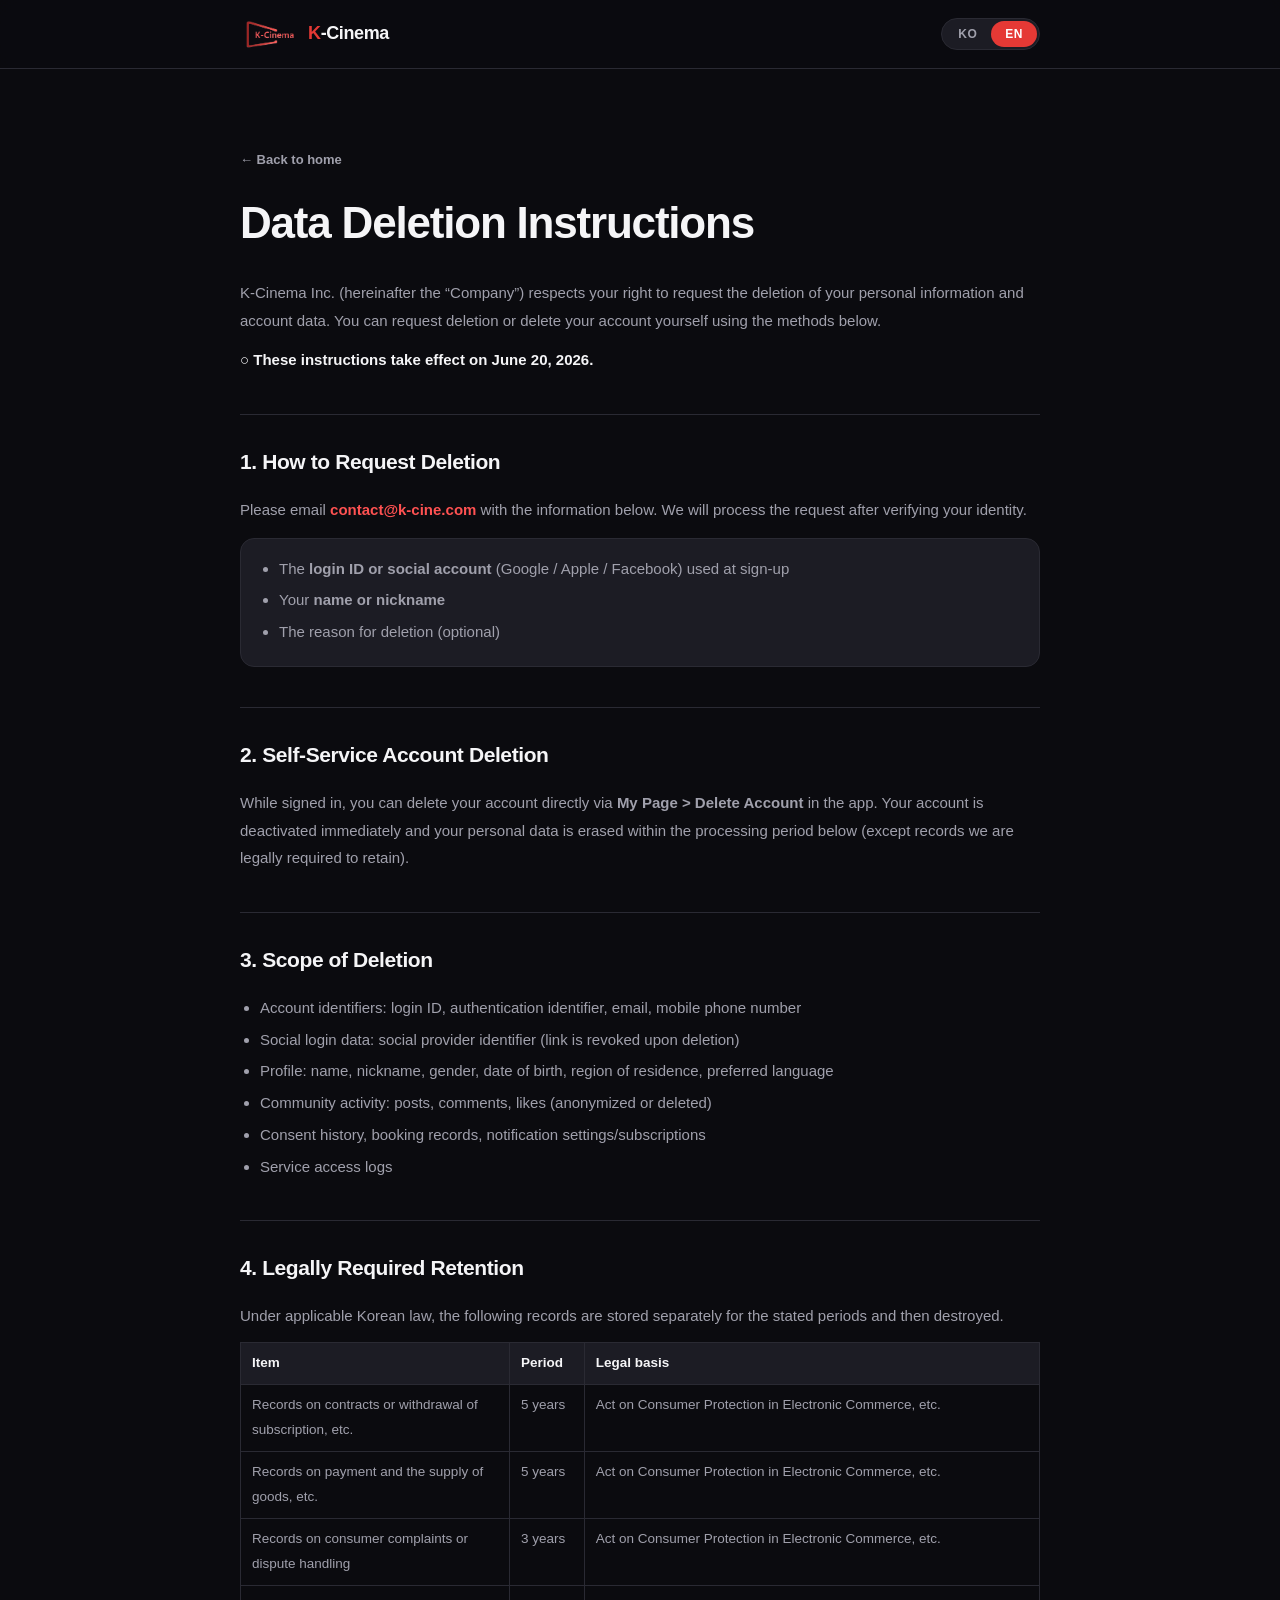
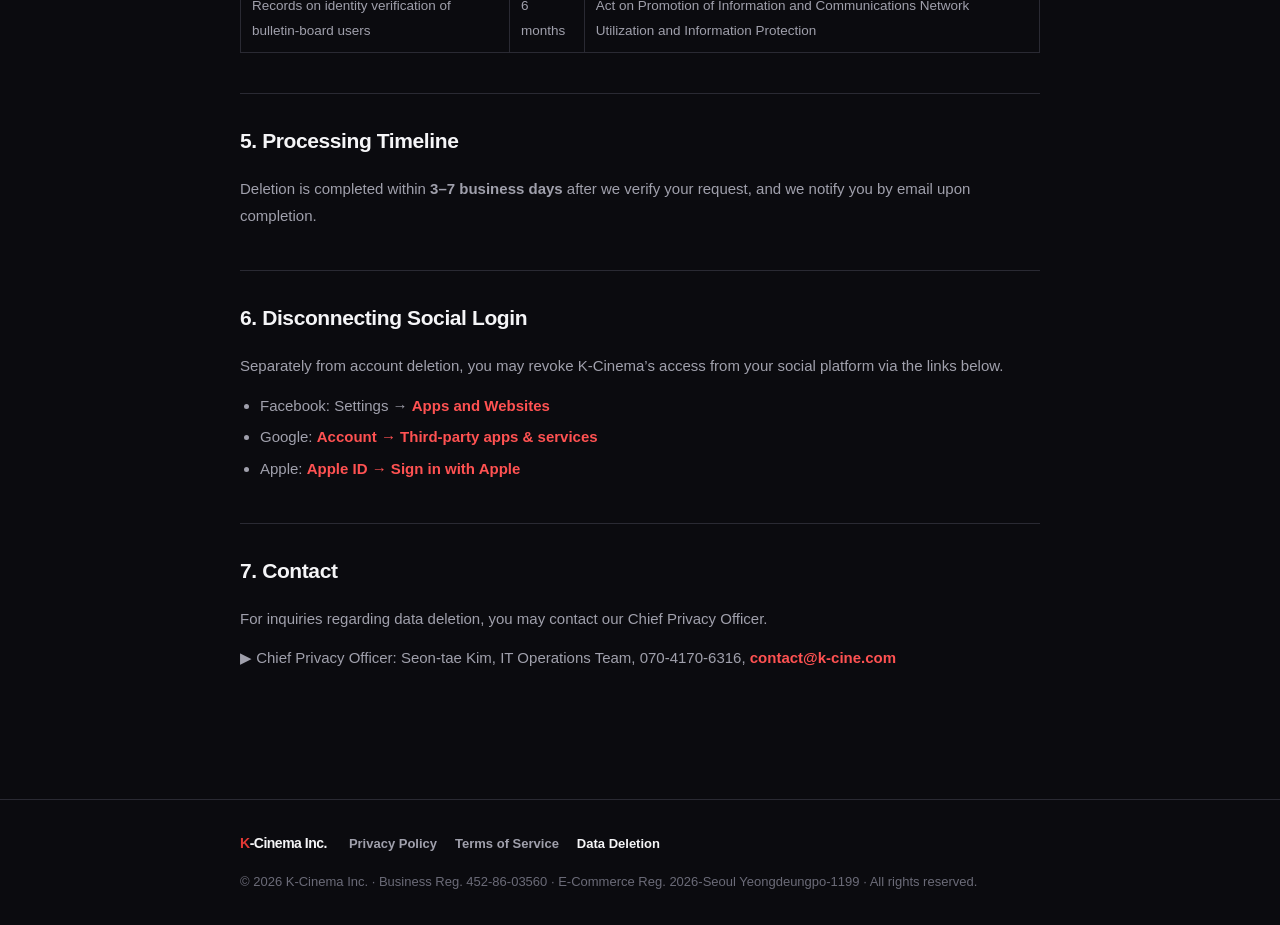
==== data-deletion.html @ 5c416394 "Add data deletion instructions page (KO/EN), link in footer" ====
<!DOCTYPE html>
<html lang="ko" data-lang="ko">
<head>
    <meta charset="UTF-8">
    <meta name="viewport" content="width=device-width, initial-scale=1.0">
    <title>데이터 삭제 안내 | (주)케이시네마</title>
    <meta name="description" content="(주)케이시네마 데이터 삭제 안내 · K-Cinema Inc. Data Deletion Instructions">
    <meta name="robots" content="index,follow">
    <link rel="icon" type="image/png" href="logo.png">
    <script>(function(){try{var s=localStorage.getItem('kc-lang');var l=(s==='ko'||s==='en')?s:((navigator.language||'').toLowerCase().indexOf('ko')===0?'ko':'en');document.documentElement.setAttribute('data-lang',l);document.documentElement.setAttribute('lang',l);}catch(e){}})();</script>
    <style>
        :root {
            --bg: #0B0B0F; --surface: #14141A; --card: #1C1C24; --card-border: #2A2A33;
            --text: #F5F5F7; --text-muted: #A0A0AC; --text-dim: #6B6B78;
            --primary: #E53935; --primary-soft: #FF5252; --primary-dim: #7A1F1D;
            --radius-card: 14px; --radius-chip: 999px;
            --font-stack: -apple-system, BlinkMacSystemFont, 'Segoe UI', Roboto, 'Malgun Gothic', '맑은 고딕', sans-serif;
        }
        * { margin: 0; padding: 0; box-sizing: border-box; }
        html { background: var(--bg); }
        body { font-family: var(--font-stack); color: var(--text); background: var(--bg); line-height: 1.65; -webkit-font-smoothing: antialiased; }
        img { display: block; max-width: 100%; }
        a { color: inherit; text-decoration: none; }
        .container { max-width: 880px; margin: 0 auto; padding: 0 clamp(20px, 4vw, 40px); }

        [data-lang="ko"] [lang="en"].i18n-el { display: none; }
        [data-lang="en"] [lang="ko"].i18n-el { display: none; }

        .nav { position: sticky; top: 0; z-index: 50; background: rgba(11,11,15,0.75); backdrop-filter: saturate(180%) blur(16px); -webkit-backdrop-filter: saturate(180%) blur(16px); border-bottom: 1px solid var(--card-border); }
        .nav-inner { display: flex; align-items: center; justify-content: space-between; height: 68px; }
        .brand { display: flex; align-items: center; gap: 10px; font-weight: 800; font-size: 18px; letter-spacing: -0.4px; }
        .brand img { height: 38px; width: auto; }
        .brand .k { color: var(--primary); }
        .brand .rest { color: var(--text); }
        .nav-right { display: flex; align-items: center; gap: 24px; }
        .lang-toggle { display: inline-flex; background: var(--card); border: 1px solid var(--card-border); border-radius: var(--radius-chip); padding: 2px; }
        .lang-toggle button { background: transparent; border: 0; color: var(--text-muted); font-weight: 700; font-size: 12px; padding: 6px 14px; border-radius: var(--radius-chip); cursor: pointer; letter-spacing: 0.5px; transition: all 0.15s; }
        .lang-toggle button:hover { color: var(--text); }
        [data-lang="ko"] .lang-toggle [data-setlang="ko"], [data-lang="en"] .lang-toggle [data-setlang="en"] { background: var(--primary); color: #FFF; }

        .legal-wrap { padding: clamp(44px, 6vw, 80px) 0 clamp(64px, 9vw, 120px); }
        .legal-back { display: inline-flex; align-items: center; gap: 6px; font-size: 13px; color: var(--text-muted); font-weight: 600; margin-bottom: 28px; transition: color 0.15s; }
        .legal-back:hover { color: var(--primary-soft); }
        .legal-title { font-size: clamp(28px, 4.5vw, 44px); font-weight: 800; letter-spacing: -1.2px; line-height: 1.15; }
        .legal-effective { color: var(--text); font-weight: 600; margin: 16px 0 0; }
        .legal-doc { margin-top: 30px; font-size: 15px; line-height: 1.85; color: var(--text-muted); }
        .legal-doc h2 { color: var(--text); font-size: clamp(18px, 2.4vw, 21px); font-weight: 800; letter-spacing: -0.4px; margin: 40px 0 14px; padding-top: 28px; border-top: 1px solid var(--card-border); }
        .legal-doc > div > h2:first-child { margin-top: 0; padding-top: 0; border-top: 0; }
        .legal-doc h3 { color: var(--text); font-size: 15.5px; font-weight: 700; margin: 22px 0 8px; }
        .legal-doc p { margin: 0 0 12px; }
        .legal-doc ul { margin: 0 0 12px; padding-left: 20px; }
        .legal-doc li { margin-bottom: 4px; }
        .legal-doc a { color: var(--primary-soft); font-weight: 600; }
        .legal-doc a:hover { text-decoration: underline; }
        .legal-doc table { width: 100%; border-collapse: collapse; margin: 12px 0; font-size: 13.5px; }
        .legal-doc th, .legal-doc td { border: 1px solid var(--card-border); padding: 8px 11px; text-align: left; vertical-align: top; }
        .legal-doc th { color: var(--text); font-weight: 700; background: var(--card); }
        .legal-box { background: var(--card); border: 1px solid var(--card-border); border-radius: var(--radius-card); padding: 16px 18px; margin: 14px 0; }
        .legal-box ul { margin: 0; }

        footer { border-top: 1px solid var(--card-border); padding: 32px 0; font-size: 13px; color: var(--text-dim); }
        .footer-inner { display: flex; justify-content: space-between; align-items: center; gap: 16px 24px; flex-wrap: wrap; }
        .footer-left { display: flex; align-items: center; gap: 22px; flex-wrap: wrap; }
        .footer-brand { font-weight: 800; letter-spacing: -0.5px; color: var(--text); font-size: 14px; }
        .footer-brand .k { color: var(--primary); }
        .footer-links { display: flex; gap: 18px; font-size: 13px; }
        .footer-links a { color: var(--text-muted); font-weight: 600; transition: color 0.15s; }
        .footer-links a.priv { color: var(--text); }
        .footer-links a:hover { color: var(--primary-soft); }
        @media (max-width: 560px) { .legal-doc { font-size: 14px; } }
    </style>
</head>
<body>

<nav class="nav">
    <div class="container nav-inner">
        <a class="brand" href="index.html" aria-label="K-Cinema">
            <img src="logo.png" alt="">
            <span><span class="k">K</span><span class="rest">-Cinema</span></span>
        </a>
        <div class="nav-right">
            <div class="lang-toggle" role="group" aria-label="Language">
                <button type="button" data-setlang="ko">KO</button>
                <button type="button" data-setlang="en">EN</button>
            </div>
        </div>
    </div>
</nav>

<main class="legal-wrap">
    <div class="container">
        <a class="legal-back" href="index.html"><span lang="ko" class="i18n-el">← 홈으로</span><span lang="en" class="i18n-el">← Back to home</span></a>
        <h1 class="legal-title"><span lang="ko" class="i18n-el">데이터 삭제 안내</span><span lang="en" class="i18n-el">Data Deletion Instructions</span></h1>

        <div class="legal-doc">
            <!-- ===== Korean ===== -->
            <div lang="ko" class="i18n-el">
                <p class="intro">㈜케이시네마(이하 ‘회사’)는 이용자가 본인의 개인정보 및 계정 데이터의 삭제를 요청할 권리를 보장합니다. 아래 방법으로 계정 및 데이터 삭제를 요청하거나 직접 처리하실 수 있습니다.</p>
                <p class="legal-effective">○ 본 안내는 2026년 6월 20일부터 시행됩니다.</p>

                <h2>1. 삭제 요청 방법</h2>
                <p>아래 정보를 담아 <a href="mailto:contact@k-cine.com?subject=K-Cinema%20%EB%8D%B0%EC%9D%B4%ED%84%B0%20%EC%82%AD%EC%A0%9C%20%EC%9A%94%EC%B2%AD">contact@k-cine.com</a> 으로 요청해 주시면 본인 확인 후 처리해 드립니다.</p>
                <div class="legal-box">
                    <ul>
                        <li>가입 시 사용한 <strong>로그인 아이디 또는 소셜 계정</strong>(Google / Apple / Facebook)</li>
                        <li><strong>이름 또는 닉네임</strong></li>
                        <li>삭제 사유 (선택)</li>
                    </ul>
                </div>

                <h2>2. 앱 내 직접 탈퇴</h2>
                <p>로그인 상태에서 앱의 <strong>마이페이지 &gt; 회원 탈퇴</strong>를 통해 직접 계정을 삭제하실 수 있습니다. 탈퇴 시 계정은 즉시 비활성화되며, 개인정보는 아래 처리 기간 내에 파기됩니다(법령상 보존 항목 제외).</p>

                <h2>3. 삭제 대상 데이터</h2>
                <ul>
                    <li>계정 식별자: 로그인 아이디, 인증 식별자, 이메일, 휴대폰 번호</li>
                    <li>소셜 로그인 연동 정보: 소셜 제공자 식별자(탈퇴 시 연동 해제)</li>
                    <li>프로필: 이름, 닉네임, 성별, 생년월일, 거주지역, 선호 언어</li>
                    <li>커뮤니티 활동: 작성한 게시글·댓글·좋아요(비식별 처리 또는 삭제)</li>
                    <li>약관 동의 이력, 예매 기록, 알림 설정·구독</li>
                    <li>서비스 접속 로그</li>
                </ul>

                <h2>4. 법령에 따른 보존 항목</h2>
                <p>관계 법령에 따라 아래 항목은 명시된 기간 동안 분리 보관 후 파기됩니다.</p>
                <table>
                    <thead><tr><th>항목</th><th>보존 기간</th><th>근거 법령</th></tr></thead>
                    <tbody>
                        <tr><td>계약 또는 청약철회 등에 관한 기록</td><td>5년</td><td>전자상거래 등에서의 소비자보호에 관한 법률</td></tr>
                        <tr><td>대금결제 및 재화 등의 공급에 관한 기록</td><td>5년</td><td>전자상거래 등에서의 소비자보호에 관한 법률</td></tr>
                        <tr><td>소비자의 불만 또는 분쟁 처리에 관한 기록</td><td>3년</td><td>전자상거래 등에서의 소비자보호에 관한 법률</td></tr>
                        <tr><td>게시판 이용자의 본인확인에 관한 기록</td><td>6개월</td><td>정보통신망 이용촉진 및 정보보호 등에 관한 법률</td></tr>
                    </tbody>
                </table>

                <h2>5. 처리 기간</h2>
                <p>요청 확인 후 <strong>영업일 기준 3~7일</strong> 이내에 삭제를 처리하며, 완료 시 등록된 이메일로 안내드립니다.</p>

                <h2>6. 소셜 로그인 연결 해제</h2>
                <p>계정 삭제와 별개로, 소셜 플랫폼에서 K-Cinema 앱 연결을 직접 해제하실 수 있습니다.</p>
                <ul>
                    <li>Facebook: 설정 → <a href="https://www.facebook.com/settings?tab=applications" target="_blank" rel="noopener">앱 및 웹사이트</a></li>
                    <li>Google: <a href="https://myaccount.google.com/permissions" target="_blank" rel="noopener">계정 → 타사 앱 및 서비스</a></li>
                    <li>Apple: <a href="https://appleid.apple.com" target="_blank" rel="noopener">Apple ID → Apple로 로그인</a></li>
                </ul>

                <h2>7. 문의처</h2>
                <p>데이터 삭제와 관련한 문의는 개인정보 보호책임자에게 연락하실 수 있습니다.</p>
                <p>▶ 개인정보 보호책임자: IT 운영팀 김선태, 070-4170-6316, <a href="mailto:contact@k-cine.com">contact@k-cine.com</a></p>
            </div>

            <!-- ===== English ===== -->
            <div lang="en" class="i18n-el">
                <p class="intro">K-Cinema Inc. (hereinafter the “Company”) respects your right to request the deletion of your personal information and account data. You can request deletion or delete your account yourself using the methods below.</p>
                <p class="legal-effective">○ These instructions take effect on June 20, 2026.</p>

                <h2>1. How to Request Deletion</h2>
                <p>Please email <a href="mailto:contact@k-cine.com?subject=K-Cinema%20Data%20Deletion%20Request">contact@k-cine.com</a> with the information below. We will process the request after verifying your identity.</p>
                <div class="legal-box">
                    <ul>
                        <li>The <strong>login ID or social account</strong> (Google / Apple / Facebook) used at sign-up</li>
                        <li>Your <strong>name or nickname</strong></li>
                        <li>The reason for deletion (optional)</li>
                    </ul>
                </div>

                <h2>2. Self-Service Account Deletion</h2>
                <p>While signed in, you can delete your account directly via <strong>My Page &gt; Delete Account</strong> in the app. Your account is deactivated immediately and your personal data is erased within the processing period below (except records we are legally required to retain).</p>

                <h2>3. Scope of Deletion</h2>
                <ul>
                    <li>Account identifiers: login ID, authentication identifier, email, mobile phone number</li>
                    <li>Social login data: social provider identifier (link is revoked upon deletion)</li>
                    <li>Profile: name, nickname, gender, date of birth, region of residence, preferred language</li>
                    <li>Community activity: posts, comments, likes (anonymized or deleted)</li>
                    <li>Consent history, booking records, notification settings/subscriptions</li>
                    <li>Service access logs</li>
                </ul>

                <h2>4. Legally Required Retention</h2>
                <p>Under applicable Korean law, the following records are stored separately for the stated periods and then destroyed.</p>
                <table>
                    <thead><tr><th>Item</th><th>Period</th><th>Legal basis</th></tr></thead>
                    <tbody>
                        <tr><td>Records on contracts or withdrawal of subscription, etc.</td><td>5 years</td><td>Act on Consumer Protection in Electronic Commerce, etc.</td></tr>
                        <tr><td>Records on payment and the supply of goods, etc.</td><td>5 years</td><td>Act on Consumer Protection in Electronic Commerce, etc.</td></tr>
                        <tr><td>Records on consumer complaints or dispute handling</td><td>3 years</td><td>Act on Consumer Protection in Electronic Commerce, etc.</td></tr>
                        <tr><td>Records on identity verification of bulletin-board users</td><td>6 months</td><td>Act on Promotion of Information and Communications Network Utilization and Information Protection</td></tr>
                    </tbody>
                </table>

                <h2>5. Processing Timeline</h2>
                <p>Deletion is completed within <strong>3–7 business days</strong> after we verify your request, and we notify you by email upon completion.</p>

                <h2>6. Disconnecting Social Login</h2>
                <p>Separately from account deletion, you may revoke K-Cinema’s access from your social platform via the links below.</p>
                <ul>
                    <li>Facebook: Settings → <a href="https://www.facebook.com/settings?tab=applications" target="_blank" rel="noopener">Apps and Websites</a></li>
                    <li>Google: <a href="https://myaccount.google.com/permissions" target="_blank" rel="noopener">Account → Third-party apps & services</a></li>
                    <li>Apple: <a href="https://appleid.apple.com" target="_blank" rel="noopener">Apple ID → Sign in with Apple</a></li>
                </ul>

                <h2>7. Contact</h2>
                <p>For inquiries regarding data deletion, you may contact our Chief Privacy Officer.</p>
                <p>▶ Chief Privacy Officer: Seon-tae Kim, IT Operations Team, 070-4170-6316, <a href="mailto:contact@k-cine.com">contact@k-cine.com</a></p>
            </div>
        </div>
    </div>
</main>

<footer>
    <div class="container footer-inner">
        <div class="footer-left">
            <div class="footer-brand"><span class="k">K</span>-Cinema Inc.</div>
            <div class="footer-links">
                <a href="privacy.html"><span lang="ko" class="i18n-el">개인정보처리방침</span><span lang="en" class="i18n-el">Privacy Policy</span></a>
                <a href="terms.html"><span lang="ko" class="i18n-el">이용약관</span><span lang="en" class="i18n-el">Terms of Service</span></a>
                <a class="priv" href="data-deletion.html"><span lang="ko" class="i18n-el">데이터 삭제 안내</span><span lang="en" class="i18n-el">Data Deletion</span></a>
            </div>
        </div>
        <div>
            <span lang="ko" class="i18n-el">© 2026 (주)케이시네마 · 사업자등록번호 452-86-03560 · 통신판매업 신고번호 제2026-서울영등포-1199호 · All rights reserved.</span>
            <span lang="en" class="i18n-el">© 2026 K-Cinema Inc. · Business Reg. 452-86-03560 · E-Commerce Reg. 2026-Seoul Yeongdeungpo-1199 · All rights reserved.</span>
        </div>
    </div>
</footer>

<script>
(function(){
    var KEY = 'kc-lang';
    function apply(l){
        document.documentElement.setAttribute('data-lang', l);
        document.documentElement.setAttribute('lang', l);
        try { localStorage.setItem(KEY, l); } catch(e){}
    }
    document.addEventListener('DOMContentLoaded', function(){
        document.querySelectorAll('.lang-toggle button').forEach(function(b){
            b.addEventListener('click', function(){ apply(b.getAttribute('data-setlang')); });
        });
    });
})();
</script>

</body>
</html>
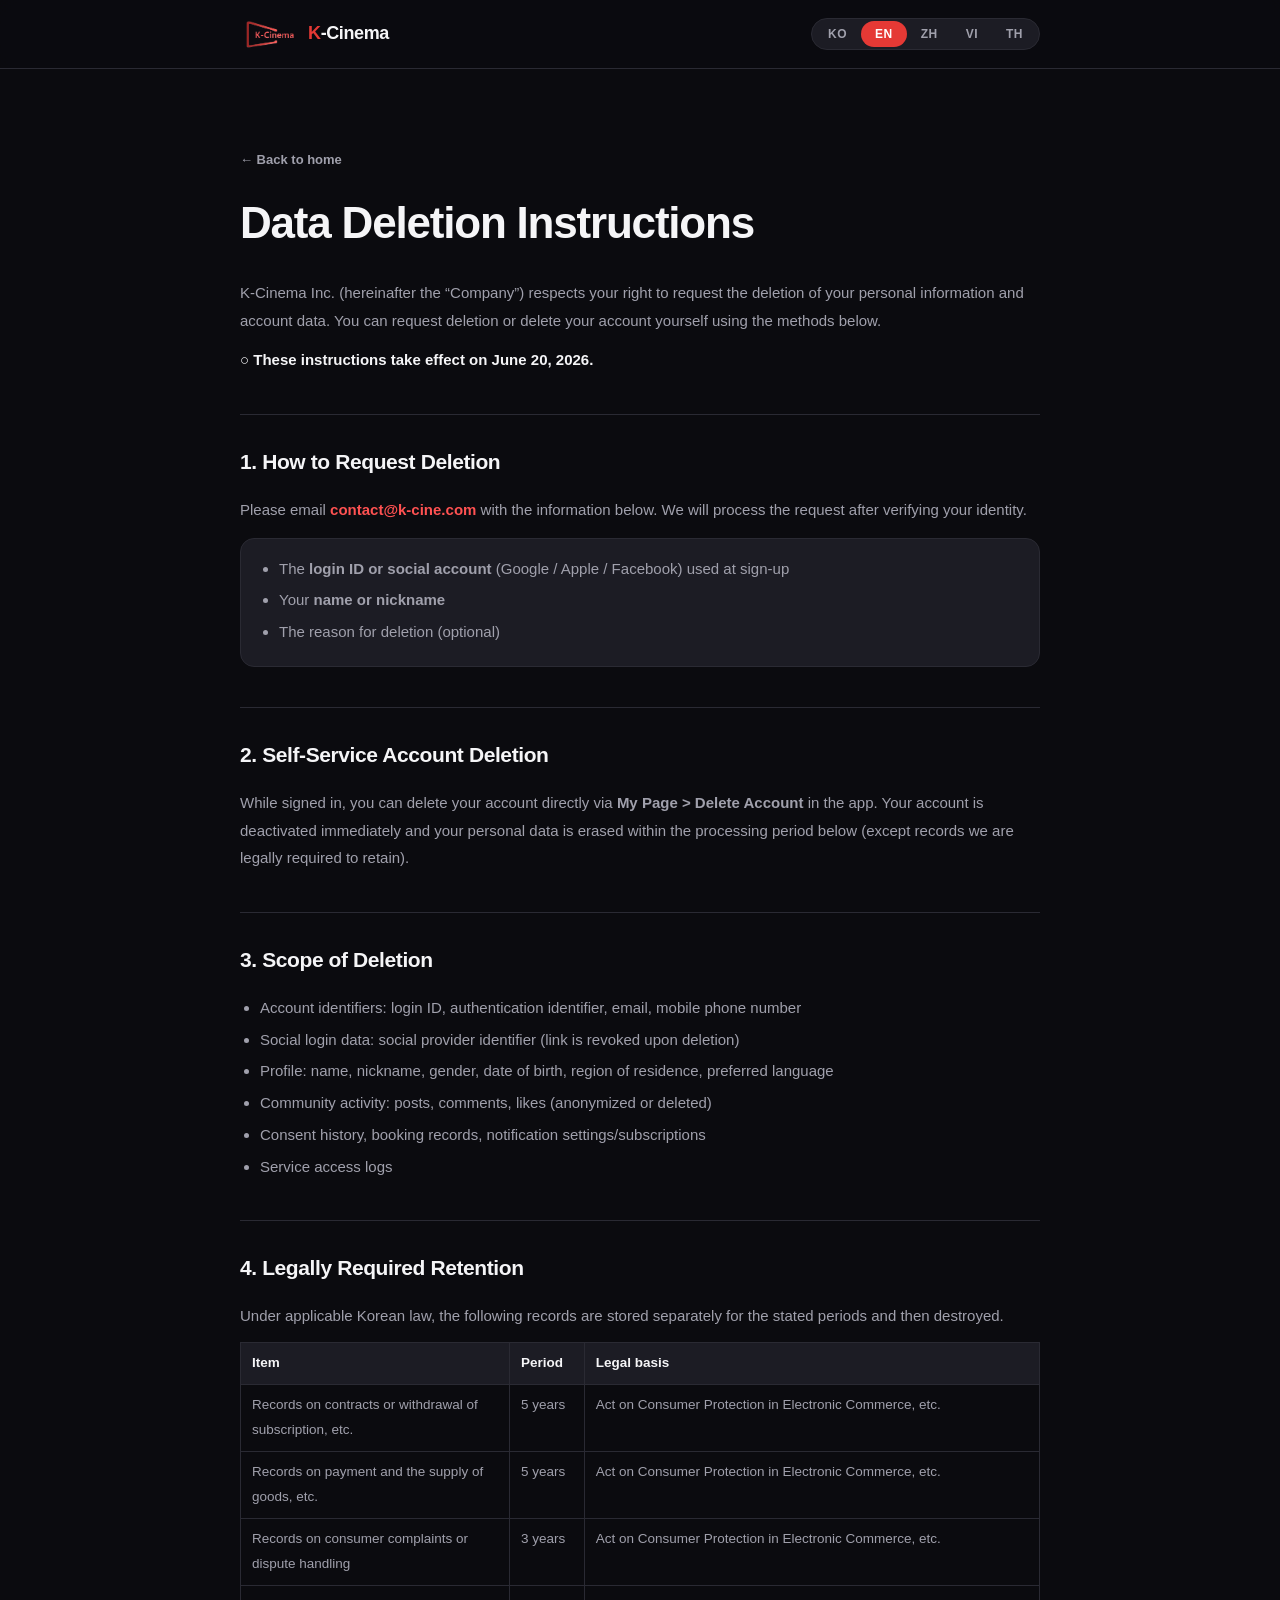
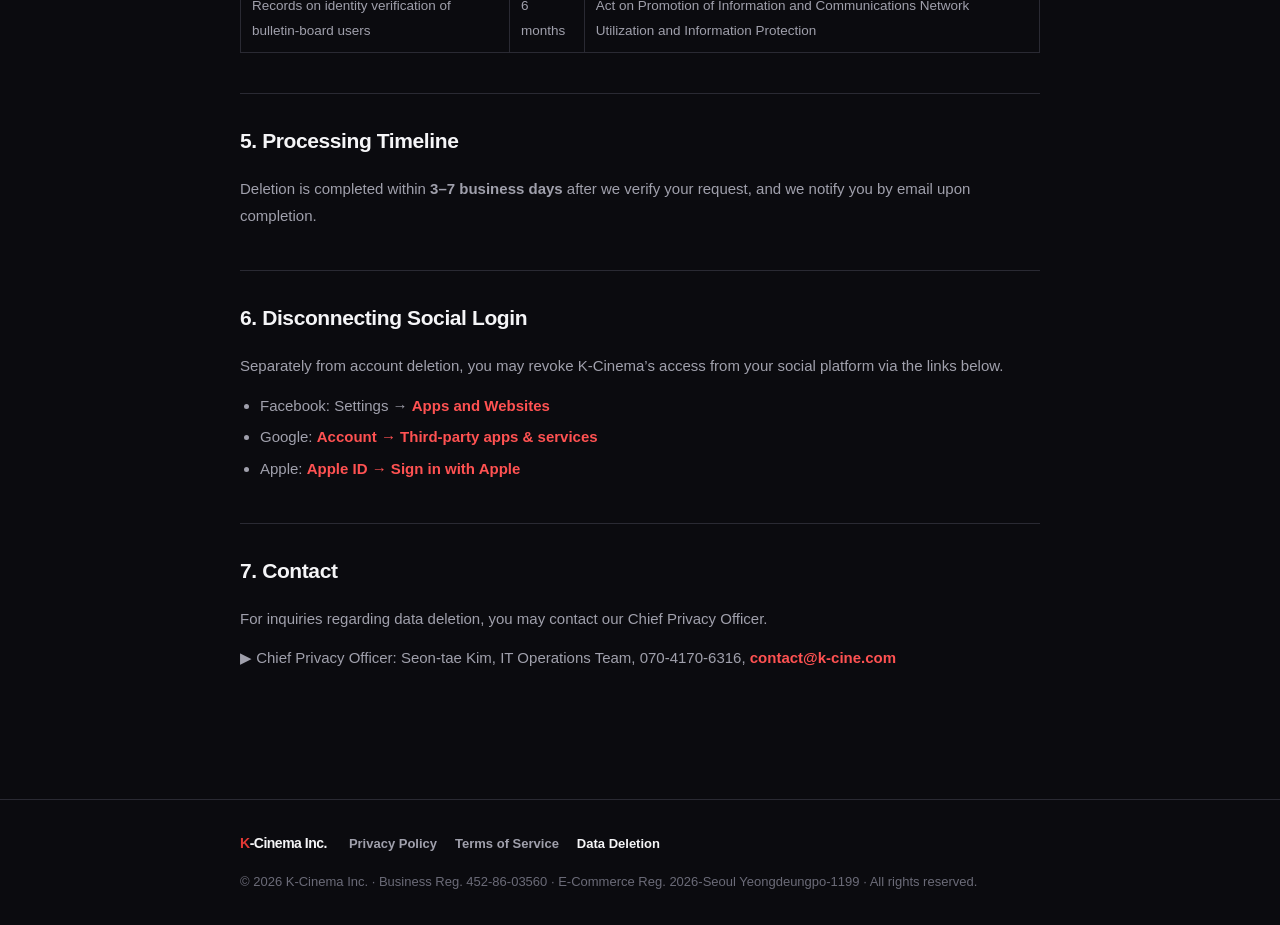
==== commit 629a521e: "feat: expand homepage and legal pages to five languages Add zh, vi, and th support across all pages " ====
--- a/data-deletion.html
+++ b/data-deletion.html
@@ -7,7 +7,7 @@
     <meta name="description" content="(주)케이시네마 데이터 삭제 안내 · K-Cinema Inc. Data Deletion Instructions">
     <meta name="robots" content="index,follow">
     <link rel="icon" type="image/png" href="logo.png">
-    <script>(function(){try{var s=localStorage.getItem('kc-lang');var l=(s==='ko'||s==='en')?s:((navigator.language||'').toLowerCase().indexOf('ko')===0?'ko':'en');document.documentElement.setAttribute('data-lang',l);document.documentElement.setAttribute('lang',l);}catch(e){}})();</script>
+    <script>(function(){try{var L=['ko','en','zh','vi','th'];var q=new URLSearchParams(location.search).get('lang');if(q)q=q.toLowerCase();var s=localStorage.getItem('kc-lang');var n=(navigator.language||'').toLowerCase();var l=L.indexOf(q)>=0?q:L.indexOf(s)>=0?s:n.indexOf('ko')===0?'ko':n.indexOf('zh')===0?'zh':n.indexOf('vi')===0?'vi':n.indexOf('th')===0?'th':'en';document.documentElement.setAttribute('data-lang',l);document.documentElement.setAttribute('lang',l);if(L.indexOf(q)>=0)try{localStorage.setItem('kc-lang',q);}catch(e){}}catch(e){}})();</script>
     <style>
         :root {
             --bg: #0B0B0F; --surface: #14141A; --card: #1C1C24; --card-border: #2A2A33;
@@ -23,8 +23,11 @@
         a { color: inherit; text-decoration: none; }
         .container { max-width: 880px; margin: 0 auto; padding: 0 clamp(20px, 4vw, 40px); }
 
-        [data-lang="ko"] [lang="en"].i18n-el { display: none; }
-        [data-lang="en"] [lang="ko"].i18n-el { display: none; }
+        [data-lang="ko"] .i18n-el[lang]:not([lang="ko"]),
+        [data-lang="en"] .i18n-el[lang]:not([lang="en"]),
+        [data-lang="zh"] .i18n-el[lang]:not([lang="zh"]),
+        [data-lang="vi"] .i18n-el[lang]:not([lang="vi"]),
+        [data-lang="th"] .i18n-el[lang]:not([lang="th"]) { display: none; }
 
         .nav { position: sticky; top: 0; z-index: 50; background: rgba(11,11,15,0.75); backdrop-filter: saturate(180%) blur(16px); -webkit-backdrop-filter: saturate(180%) blur(16px); border-bottom: 1px solid var(--card-border); }
         .nav-inner { display: flex; align-items: center; justify-content: space-between; height: 68px; }
@@ -36,7 +39,11 @@
         .lang-toggle { display: inline-flex; background: var(--card); border: 1px solid var(--card-border); border-radius: var(--radius-chip); padding: 2px; }
         .lang-toggle button { background: transparent; border: 0; color: var(--text-muted); font-weight: 700; font-size: 12px; padding: 6px 14px; border-radius: var(--radius-chip); cursor: pointer; letter-spacing: 0.5px; transition: all 0.15s; }
         .lang-toggle button:hover { color: var(--text); }
-        [data-lang="ko"] .lang-toggle [data-setlang="ko"], [data-lang="en"] .lang-toggle [data-setlang="en"] { background: var(--primary); color: #FFF; }
+        [data-lang="ko"] .lang-toggle [data-setlang="ko"],
+        [data-lang="en"] .lang-toggle [data-setlang="en"],
+        [data-lang="zh"] .lang-toggle [data-setlang="zh"],
+        [data-lang="vi"] .lang-toggle [data-setlang="vi"],
+        [data-lang="th"] .lang-toggle [data-setlang="th"] { background: var(--primary); color: #FFF; }
 
         .legal-wrap { padding: clamp(44px, 6vw, 80px) 0 clamp(64px, 9vw, 120px); }
         .legal-back { display: inline-flex; align-items: center; gap: 6px; font-size: 13px; color: var(--text-muted); font-weight: 600; margin-bottom: 28px; transition: color 0.15s; }
@@ -67,7 +74,10 @@
         .footer-links a { color: var(--text-muted); font-weight: 600; transition: color 0.15s; }
         .footer-links a.priv { color: var(--text); }
         .footer-links a:hover { color: var(--primary-soft); }
-        @media (max-width: 560px) { .legal-doc { font-size: 14px; } }
+        @media (max-width: 560px) {
+            .legal-doc { font-size: 14px; }
+            .lang-toggle button { padding: 5px 8px; font-size: 11px; }
+        }
     </style>
 </head>
 <body>
@@ -82,6 +92,9 @@
             <div class="lang-toggle" role="group" aria-label="Language">
                 <button type="button" data-setlang="ko">KO</button>
                 <button type="button" data-setlang="en">EN</button>
+                <button type="button" data-setlang="zh">ZH</button>
+                <button type="button" data-setlang="vi">VI</button>
+                <button type="button" data-setlang="th">TH</button>
             </div>
         </div>
     </div>
@@ -89,8 +102,8 @@
 
 <main class="legal-wrap">
     <div class="container">
-        <a class="legal-back" href="index.html"><span lang="ko" class="i18n-el">← 홈으로</span><span lang="en" class="i18n-el">← Back to home</span></a>
-        <h1 class="legal-title"><span lang="ko" class="i18n-el">데이터 삭제 안내</span><span lang="en" class="i18n-el">Data Deletion Instructions</span></h1>
+        <a class="legal-back" href="index.html"><span lang="ko" class="i18n-el">← 홈으로</span><span lang="en" class="i18n-el">← Back to home</span><span lang="zh" class="i18n-el">← 返回首页</span><span lang="vi" class="i18n-el">← Về trang chủ</span><span lang="th" class="i18n-el">← กลับหน้าหลัก</span></a>
+        <h1 class="legal-title"><span lang="ko" class="i18n-el">데이터 삭제 안내</span><span lang="en" class="i18n-el">Data Deletion Instructions</span><span lang="zh" class="i18n-el">数据删除说明</span><span lang="vi" class="i18n-el">Hướng dẫn xóa dữ liệu</span><span lang="th" class="i18n-el">คำแนะนำการลบข้อมูล</span></h1>
 
         <div class="legal-doc">
             <!-- ===== Korean ===== -->
@@ -204,6 +217,174 @@
                 <p>For inquiries regarding data deletion, you may contact our Chief Privacy Officer.</p>
                 <p>▶ Chief Privacy Officer: Seon-tae Kim, IT Operations Team, 070-4170-6316, <a href="mailto:contact@k-cine.com">contact@k-cine.com</a></p>
             </div>
+
+            <!-- ===== Chinese ===== -->
+            <div lang="zh" class="i18n-el">
+                <p class="intro">K-Cinema Inc.（以下简称“本公司”）尊重您请求删除个人资料及账户数据的权利。您可通过以下方式申请删除或自行删除账户。</p>
+                <p class="legal-effective">○ 本说明自 2026 年 6 月 20 日起生效。</p>
+
+                <h2>1. 删除申请方式</h2>
+                <p>请将以下信息发送至 <a href="mailto:contact@k-cine.com?subject=K-Cinema%20%E6%95%B0%E6%8D%AE%E5%88%A0%E9%99%A4%E7%94%B3%E8%AF%B7">contact@k-cine.com</a>。我们将在核实您的身份后处理该申请。</p>
+                <div class="legal-box">
+                    <ul>
+                        <li>注册时使用的<strong>登录 ID 或社交账户</strong>（Google / Apple / Facebook）</li>
+                        <li>您的<strong>姓名或昵称</strong></li>
+                        <li>删除原因（可选）</li>
+                    </ul>
+                </div>
+
+                <h2>2. 应用内自助注销</h2>
+                <p>登录状态下，您可通过应用内<strong>我的页面 &gt; 注销账户</strong>直接删除账户。注销后账户将立即停用，个人资料将在下述处理期限内删除（依法须保留的记录除外）。</p>
+
+                <h2>3. 删除范围</h2>
+                <ul>
+                    <li>账户标识信息：登录 ID、认证标识符、电子邮箱、手机号码</li>
+                    <li>社交登录信息：社交服务提供商标识符（注销时解除关联）</li>
+                    <li>个人资料：姓名、昵称、性别、出生日期、居住地区、首选语言</li>
+                    <li>社区活动：发布的帖子、评论、点赞（匿名化或删除）</li>
+                    <li>同意记录、预订记录、通知设置/订阅</li>
+                    <li>服务访问日志</li>
+                </ul>
+
+                <h2>4. 依法须保留的项目</h2>
+                <p>根据适用的韩国法律，以下记录将在指定期限内单独保存，期满后予以销毁。</p>
+                <table>
+                    <thead><tr><th>项目</th><th>保留期限</th><th>法律依据</th></tr></thead>
+                    <tbody>
+                        <tr><td>合同或撤销订阅等相关记录</td><td>5 年</td><td>《电子商务等消费者保护相关法律》</td></tr>
+                        <tr><td>付款及商品供应等相关记录</td><td>5 年</td><td>《电子商务等消费者保护相关法律》</td></tr>
+                        <tr><td>消费者投诉或争议处理相关记录</td><td>3 年</td><td>《电子商务等消费者保护相关法律》</td></tr>
+                        <tr><td>公告板用户身份验证相关记录</td><td>6 个月</td><td>《促进信息通信网络利用及信息保护等相关法律》</td></tr>
+                    </tbody>
+                </table>
+
+                <h2>5. 处理时限</h2>
+                <p>核实申请后，我们将在<strong>3 至 7 个工作日</strong>内完成删除，并通过注册邮箱通知您。</p>
+
+                <h2>6. 解除社交登录关联</h2>
+                <p>除账户删除外，您也可通过以下链接在社交平台直接撤销 K-Cinema 的访问权限。</p>
+                <ul>
+                    <li>Facebook：设置 → <a href="https://www.facebook.com/settings?tab=applications" target="_blank" rel="noopener">应用和网站</a></li>
+                    <li>Google：<a href="https://myaccount.google.com/permissions" target="_blank" rel="noopener">账户 → 第三方应用和服务</a></li>
+                    <li>Apple：<a href="https://appleid.apple.com" target="_blank" rel="noopener">Apple ID → 通过 Apple 登录</a></li>
+                </ul>
+
+                <h2>7. 联系方式</h2>
+                <p>有关数据删除的咨询，请联系我们的个人信息保护负责人。</p>
+                <p>▶ 个人信息保护负责人：IT 运营团队 金善泰，070-4170-6316，<a href="mailto:contact@k-cine.com">contact@k-cine.com</a></p>
+            </div>
+
+            <!-- ===== Vietnamese ===== -->
+            <div lang="vi" class="i18n-el">
+                <p class="intro">K-Cinema Inc. (sau đây gọi là “Công ty”) tôn trọng quyền của bạn được yêu cầu xóa thông tin cá nhân và dữ liệu tài khoản. Bạn có thể yêu cầu xóa hoặc tự xóa tài khoản theo các phương thức dưới đây.</p>
+                <p class="legal-effective">○ Hướng dẫn này có hiệu lực từ ngày 20 tháng 6 năm 2026.</p>
+
+                <h2>1. Cách yêu cầu xóa dữ liệu</h2>
+                <p>Vui lòng gửi email đến <a href="mailto:contact@k-cine.com?subject=K-Cinema%20Y%C3%AAu%20C%E1%BA%A7u%20X%C3%B3a%20D%E1%BB%AF%20Li%E1%BB%87u">contact@k-cine.com</a> kèm các thông tin sau. Chúng tôi sẽ xử lý yêu cầu sau khi xác minh danh tính của bạn.</p>
+                <div class="legal-box">
+                    <ul>
+                        <li><strong>ID đăng nhập hoặc tài khoản mạng xã hội</strong> (Google / Apple / Facebook) đã sử dụng khi đăng ký</li>
+                        <li><strong>Tên hoặc biệt danh</strong> của bạn</li>
+                        <li>Lý do xóa (tùy chọn)</li>
+                    </ul>
+                </div>
+
+                <h2>2. Tự xóa tài khoản trong ứng dụng</h2>
+                <p>Khi đã đăng nhập, bạn có thể xóa tài khoản trực tiếp qua <strong>Trang của tôi &gt; Xóa tài khoản</strong> trong ứng dụng. Tài khoản sẽ bị vô hiệu hóa ngay lập tức và dữ liệu cá nhân sẽ được xóa trong thời hạn xử lý dưới đây (trừ các hồ sơ phải lưu giữ theo quy định pháp luật).</p>
+
+                <h2>3. Phạm vi xóa dữ liệu</h2>
+                <ul>
+                    <li>Thông tin định danh tài khoản: ID đăng nhập, mã định danh xác thực, email, số điện thoại di động</li>
+                    <li>Dữ liệu đăng nhập mạng xã hội: mã định danh nhà cung cấp mạng xã hội (liên kết bị hủy khi xóa tài khoản)</li>
+                    <li>Hồ sơ: tên, biệt danh, giới tính, ngày sinh, khu vực cư trú, ngôn ngữ ưa thích</li>
+                    <li>Hoạt động cộng đồng: bài đăng, bình luận, lượt thích (ẩn danh hóa hoặc xóa)</li>
+                    <li>Lịch sử đồng ý, hồ sơ đặt vé, cài đặt/thông báo đăng ký</li>
+                    <li>Nhật ký truy cập dịch vụ</li>
+                </ul>
+
+                <h2>4. Hồ sơ phải lưu giữ theo quy định pháp luật</h2>
+                <p>Theo pháp luật Hàn Quốc hiện hành, các hồ sơ sau sẽ được lưu trữ riêng trong thời hạn quy định rồi hủy.</p>
+                <table>
+                    <thead><tr><th>Hạng mục</th><th>Thời hạn lưu giữ</th><th>Căn cứ pháp lý</th></tr></thead>
+                    <tbody>
+                        <tr><td>Hồ sơ về hợp đồng hoặc hủy đăng ký, v.v.</td><td>5 năm</td><td>Luật Bảo vệ Người tiêu dùng trong Thương mại Điện tử, v.v.</td></tr>
+                        <tr><td>Hồ sơ về thanh toán và cung cấp hàng hóa, v.v.</td><td>5 năm</td><td>Luật Bảo vệ Người tiêu dùng trong Thương mại Điện tử, v.v.</td></tr>
+                        <tr><td>Hồ sơ về khiếu nại hoặc giải quyết tranh chấp của người tiêu dùng</td><td>3 năm</td><td>Luật Bảo vệ Người tiêu dùng trong Thương mại Điện tử, v.v.</td></tr>
+                        <tr><td>Hồ sơ về xác minh danh tính người dùng bảng tin</td><td>6 tháng</td><td>Luật Khuyến khích Sử dụng Mạng Thông tin và Bảo vệ Thông tin</td></tr>
+                    </tbody>
+                </table>
+
+                <h2>5. Thời hạn xử lý</h2>
+                <p>Việc xóa sẽ hoàn tất trong vòng <strong>3–7 ngày làm việc</strong> sau khi chúng tôi xác minh yêu cầu, và chúng tôi sẽ thông báo qua email khi hoàn tất.</p>
+
+                <h2>6. Ngắt kết nối đăng nhập mạng xã hội</h2>
+                <p>Tách biệt với việc xóa tài khoản, bạn có thể thu hồi quyền truy cập của K-Cinema trên nền tảng mạng xã hội qua các liên kết dưới đây.</p>
+                <ul>
+                    <li>Facebook: Cài đặt → <a href="https://www.facebook.com/settings?tab=applications" target="_blank" rel="noopener">Ứng dụng và trang web</a></li>
+                    <li>Google: <a href="https://myaccount.google.com/permissions" target="_blank" rel="noopener">Tài khoản → Ứng dụng và dịch vụ của bên thứ ba</a></li>
+                    <li>Apple: <a href="https://appleid.apple.com" target="_blank" rel="noopener">Apple ID → Đăng nhập bằng Apple</a></li>
+                </ul>
+
+                <h2>7. Liên hệ</h2>
+                <p>Để được tư vấn về việc xóa dữ liệu, bạn có thể liên hệ với Người phụ trách Bảo vệ Dữ liệu Cá nhân của chúng tôi.</p>
+                <p>▶ Người phụ trách Bảo vệ Dữ liệu Cá nhân: Kim Seon-tae, Nhóm Vận hành IT, 070-4170-6316, <a href="mailto:contact@k-cine.com">contact@k-cine.com</a></p>
+            </div>
+
+            <!-- ===== Thai ===== -->
+            <div lang="th" class="i18n-el">
+                <p class="intro">K-Cinema Inc. (ต่อไปนี้เรียกว่า “บริษัท”) เคารพสิทธิของคุณในการขอลบข้อมูลส่วนบุคคลและข้อมูลบัญชี คุณสามารถขอลบหรือลบบัญชีด้วยตนเองได้ตามวิธีการด้านล่าง</p>
+                <p class="legal-effective">○ คำแนะนำนี้มีผลบังคับใช้ตั้งแต่วันที่ 20 มิถุนายน 2569</p>
+
+                <h2>1. วิธีการขอลบข้อมูล</h2>
+                <p>กรุณาส่งอีเมลไปที่ <a href="mailto:contact@k-cine.com?subject=K-Cinema%20Data%20Deletion%20Request">contact@k-cine.com</a> พร้อมข้อมูลด้านล่าง เราจะดำเนินการหลังจากยืนยันตัวตนของคุณแล้ว</p>
+                <div class="legal-box">
+                    <ul>
+                        <li><strong>ID เข้าสู่ระบบหรือบัญชีโซเชียล</strong> (Google / Apple / Facebook) ที่ใช้ในการสมัคร</li>
+                        <li><strong>ชื่อหรือชื่อเล่น</strong>ของคุณ</li>
+                        <li>เหตุผลในการลบ (ไม่บังคับ)</li>
+                    </ul>
+                </div>
+
+                <h2>2. การลบบัญชีด้วยตนเองในแอป</h2>
+                <p>เมื่อเข้าสู่ระบบแล้ว คุณสามารถลบบัญชีได้โดยตรงผ่าน <strong>หน้าของฉัน &gt; ลบบัญชี</strong> ในแอป บัญชีจะถูกปิดใช้งานทันที และข้อมูลส่วนบุคคลจะถูกลบภายในระยะเวลาดำเนินการด้านล่าง (ยกเว้นบันทึกที่ต้องเก็บรักษาตามกฎหมาย)</p>
+
+                <h2>3. ขอบเขตการลบ</h2>
+                <ul>
+                    <li>ข้อมูลระบุตัวตนบัญชี: ID เข้าสู่ระบบ ตัวระบุการยืนยันตัวตน อีเมล หมายเลขโทรศัพท์มือถือ</li>
+                    <li>ข้อมูลเข้าสู่ระบบโซเชียล: ตัวระบุผู้ให้บริการโซเชียล (ยกเลิกการเชื่อมต่อเมื่อลบบัญชี)</li>
+                    <li>โปรไฟล์: ชื่อ ชื่อเล่น เพศ วันเกิด ภูมิภาคที่พำนัก ภาษาที่ต้องการ</li>
+                    <li>กิจกรรมชุมชน: โพสต์ ความคิดเห็น การกดถูกใจ (ทำให้ไม่ระบุตัวตนหรือลบ)</li>
+                    <li>ประวัติการยินยอม บันทึกการจอง การตั้งค่า/การสมัครรับการแจ้งเตือน</li>
+                    <li>บันทึกการเข้าใช้บริการ</li>
+                </ul>
+
+                <h2>4. รายการที่ต้องเก็บรักษาตามกฎหมาย</h2>
+                <p>ตามกฎหมายเกาหลีที่ใช้บังคับ บันทึกต่อไปนี้จะถูกเก็บแยกตามระยะเวลาที่กำหนด แล้วจึงทำลาย</p>
+                <table>
+                    <thead><tr><th>รายการ</th><th>ระยะเวลาเก็บรักษา</th><th>ฐานทางกฎหมาย</th></tr></thead>
+                    <tbody>
+                        <tr><td>บันทึกเกี่ยวกับสัญญาหรือการถอนความยินยอม ฯลฯ</td><td>5 ปี</td><td>พระราชบัญญัติคุ้มครองผู้บริโภคในการค้าอิเล็กทรอนิกส์ ฯลฯ</td></tr>
+                        <tr><td>บันทึกเกี่ยวกับการชำระเงินและการจัดหาสินค้า ฯลฯ</td><td>5 ปี</td><td>พระราชบัญญัติคุ้มครองผู้บริโภคในการค้าอิเล็กทรอนิกส์ ฯลฯ</td></tr>
+                        <tr><td>บันทึกเกี่ยวกับข้อร้องเรียนหรือการแก้ไขข้อพิพาทของผู้บริโภค</td><td>3 ปี</td><td>พระราชบัญญัติคุ้มครองผู้บริโภคในการค้าอิเล็กทรอนิกส์ ฯลฯ</td></tr>
+                        <tr><td>บันทึกเกี่ยวกับการยืนยันตัวตนผู้ใช้กระดานข่าว</td><td>6 เดือน</td><td>พระราชบัญญัติส่งเสริมการใช้เครือข่ายสารสนเทศและการคุ้มครองข้อมูล</td></tr>
+                    </tbody>
+                </table>
+
+                <h2>5. ระยะเวลาดำเนินการ</h2>
+                <p>การลบจะเสร็จสิ้นภายใน <strong>3–7 วันทำการ</strong> หลังจากเรายืนยันคำขอของคุณ และเราจะแจ้งให้ทราบทางอีเมลเมื่อดำเนินการเสร็จสิ้น</p>
+
+                <h2>6. ยกเลิกการเชื่อมต่อเข้าสู่ระบบโซเชียล</h2>
+                <p>แยกจากการลบบัญชี คุณสามารถเพิกถอนการเข้าถึงของ K-Cinema จากแพลตฟอร์มโซเชียลผ่านลิงก์ด้านล่าง</p>
+                <ul>
+                    <li>Facebook: การตั้งค่า → <a href="https://www.facebook.com/settings?tab=applications" target="_blank" rel="noopener">แอปและเว็บไซต์</a></li>
+                    <li>Google: <a href="https://myaccount.google.com/permissions" target="_blank" rel="noopener">บัญชี → แอปและบริการของบุคคลที่สาม</a></li>
+                    <li>Apple: <a href="https://appleid.apple.com" target="_blank" rel="noopener">Apple ID → Sign in with Apple</a></li>
+                </ul>
+
+                <h2>7. ติดต่อ</h2>
+                <p>สำหรับการสอบถามเกี่ยวกับการลบข้อมูล คุณสามารถติดต่อเจ้าหน้าที่คุ้มครองข้อมูลส่วนบุคคลของเรา</p>
+                <p>▶ เจ้าหน้าที่คุ้มครองข้อมูลส่วนบุคคล: Kim Seon-tae ทีมปฏิบัติการ IT 070-4170-6316 <a href="mailto:contact@k-cine.com">contact@k-cine.com</a></p>
+            </div>
         </div>
     </div>
 </main>
@@ -213,33 +394,22 @@
         <div class="footer-left">
             <div class="footer-brand"><span class="k">K</span>-Cinema Inc.</div>
             <div class="footer-links">
-                <a href="privacy.html"><span lang="ko" class="i18n-el">개인정보처리방침</span><span lang="en" class="i18n-el">Privacy Policy</span></a>
-                <a href="terms.html"><span lang="ko" class="i18n-el">이용약관</span><span lang="en" class="i18n-el">Terms of Service</span></a>
-                <a class="priv" href="data-deletion.html"><span lang="ko" class="i18n-el">데이터 삭제 안내</span><span lang="en" class="i18n-el">Data Deletion</span></a>
+                <a href="privacy.html"><span lang="ko" class="i18n-el">개인정보처리방침</span><span lang="en" class="i18n-el">Privacy Policy</span><span lang="zh" class="i18n-el">隐私政策</span><span lang="vi" class="i18n-el">Chính sách bảo mật</span><span lang="th" class="i18n-el">นโยบายความเป็นส่วนตัว</span></a>
+                <a href="terms.html"><span lang="ko" class="i18n-el">이용약관</span><span lang="en" class="i18n-el">Terms of Service</span><span lang="zh" class="i18n-el">使用条款</span><span lang="vi" class="i18n-el">Điều khoản sử dụng</span><span lang="th" class="i18n-el">ข้อกำหนดการใช้งาน</span></a>
+                <a class="priv" href="data-deletion.html"><span lang="ko" class="i18n-el">데이터 삭제 안내</span><span lang="en" class="i18n-el">Data Deletion</span><span lang="zh" class="i18n-el">数据删除说明</span><span lang="vi" class="i18n-el">Hướng dẫn xóa dữ liệu</span><span lang="th" class="i18n-el">คำแนะนำการลบข้อมูล</span></a>
             </div>
         </div>
         <div>
             <span lang="ko" class="i18n-el">© 2026 (주)케이시네마 · 사업자등록번호 452-86-03560 · 통신판매업 신고번호 제2026-서울영등포-1199호 · All rights reserved.</span>
             <span lang="en" class="i18n-el">© 2026 K-Cinema Inc. · Business Reg. 452-86-03560 · E-Commerce Reg. 2026-Seoul Yeongdeungpo-1199 · All rights reserved.</span>
+            <span lang="zh" class="i18n-el">© 2026 K-Cinema株式会社 · 营业执照号 452-86-03560 · 通信销售业申报号 第2026-首尔永登浦-1199号 · All rights reserved.</span>
+            <span lang="vi" class="i18n-el">© 2026 K-Cinema Inc. · ĐKKD 452-86-03560 · TMĐT 2026-Seoul Yeongdeungpo-1199 · All rights reserved.</span>
+            <span lang="th" class="i18n-el">© 2026 K-Cinema Inc. · เลขทะเบียนธุรกิจ 452-86-03560 · E-Commerce 2026-Seoul Yeongdeungpo-1199 · All rights reserved.</span>
         </div>
     </div>
 </footer>
 
-<script>
-(function(){
-    var KEY = 'kc-lang';
-    function apply(l){
-        document.documentElement.setAttribute('data-lang', l);
-        document.documentElement.setAttribute('lang', l);
-        try { localStorage.setItem(KEY, l); } catch(e){}
-    }
-    document.addEventListener('DOMContentLoaded', function(){
-        document.querySelectorAll('.lang-toggle button').forEach(function(b){
-            b.addEventListener('click', function(){ apply(b.getAttribute('data-setlang')); });
-        });
-    });
-})();
-</script>
+<script src="js/i18n.js"></script>
 
 </body>
 </html>
